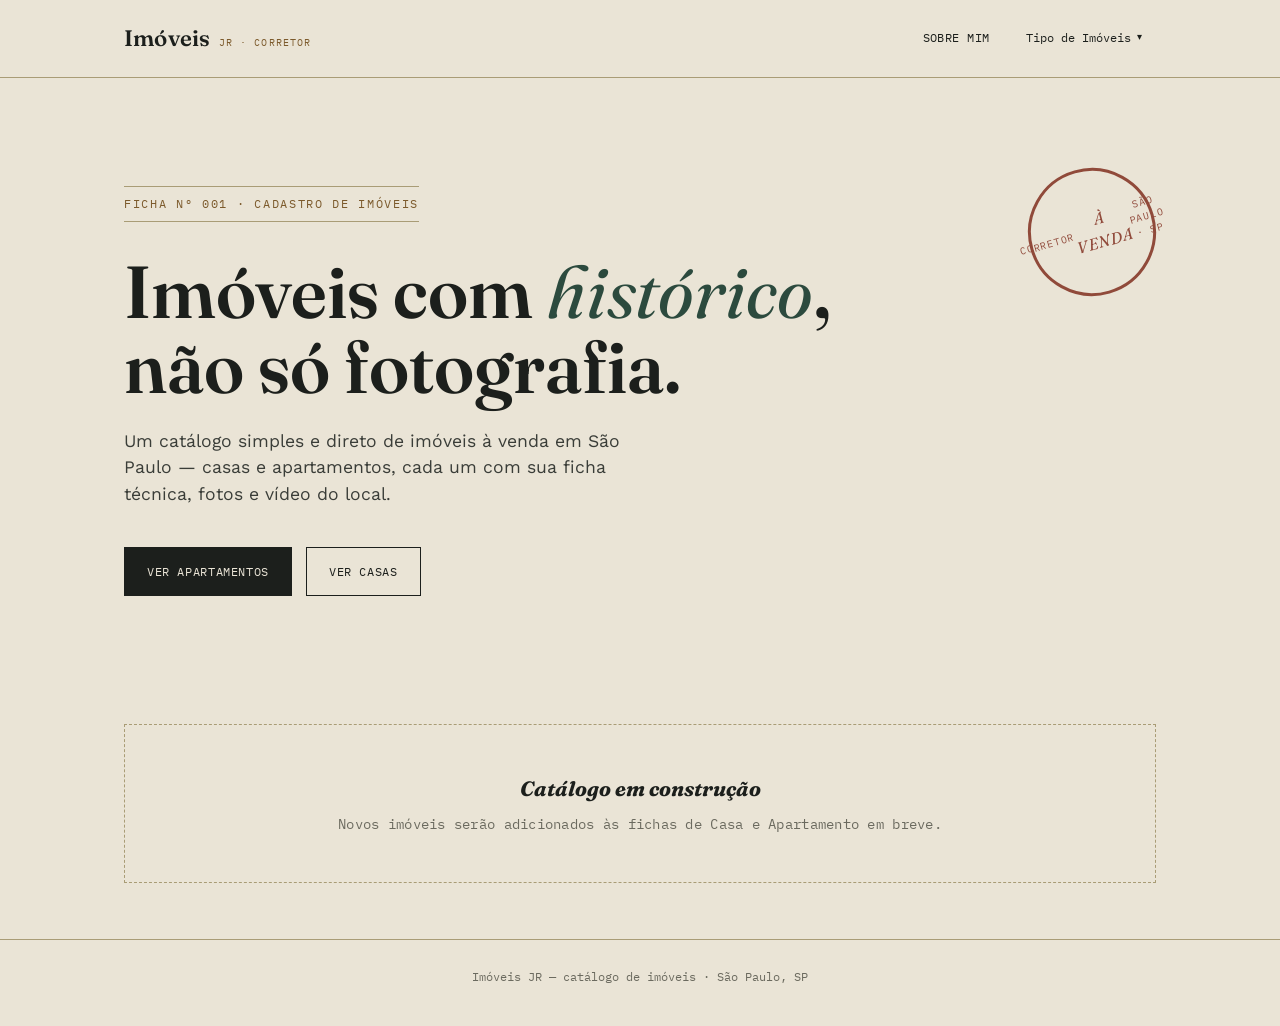
==== index.html @ 856fe4dd "Add files via upload" ====
<!DOCTYPE html>
<html lang="pt-BR">
<head>
<meta charset="UTF-8">
<meta name="viewport" content="width=device-width, initial-scale=1.0">
<title>Imóveis JR — Corretor de Imóveis</title>
<link rel="stylesheet" href="assets/css/style.css">
</head>
<body>

<header class="site-header">
  <nav class="nav-bar">
    <a href="index.html" class="brand">Imóveis <small>JR · Corretor</small></a>
    <button class="nav-toggle" aria-label="Abrir menu">MENU</button>
    <ul class="nav-links">
      <li><a href="sobre.html">Sobre MiM</a></li>
      <li class="has-dropdown">
        <button type="button">Tipo de Imóveis <span class="caret">▾</span></button>
        <div class="dropdown">
          <a href="imoveis/casa.html">Casa</a>
          <a href="imoveis/apartamento.html">Apartamento</a>
        </div>
      </li>
    </ul>
  </nav>
</header>

<main>
  <section class="hero">
    <div class="stamp">
      <span>Corretor</span>
      <span class="stamp-big">à venda</span>
      <span>São Paulo · SP</span>
    </div>

    <p class="hero-eyebrow">Ficha nº 001 · Cadastro de Imóveis</p>
    <h1>Imóveis com <em>histórico</em>,<br>não só fotografia.</h1>
    <p class="lede">
      Um catálogo simples e direto de imóveis à venda em São Paulo — casas e
      apartamentos, cada um com sua ficha técnica, fotos e vídeo do local.
    </p>
    <div class="hero-actions">
      <a class="btn btn-primary" href="imoveis/apartamento.html">Ver apartamentos</a>
      <a class="btn btn-outline" href="imoveis/casa.html">Ver casas</a>
    </div>
  </section>

  <section class="section">
    <div class="empty-state">
      <strong>Catálogo em construção</strong>
      Novos imóveis serão adicionados às fichas de Casa e Apartamento em breve.
    </div>
  </section>
</main>

<footer class="site-footer">
  Imóveis JR — catálogo de imóveis · São Paulo, SP
</footer>

<script src="assets/js/main.js"></script>
</body>
</html>
---- assets/css/style.css ----
/* ===================================================================
   IMÓVEIS JR — Design tokens
   Conceito: "ficha cartorial" — a estética de placas de "VENDE-SE",
   carimbos de imobiliária e fichas técnicas de cartório de imóveis.
   =================================================================== */

@import url('https://fonts.googleapis.com/css2?family=Fraunces:opsz,wght@9..144,400;9..144,500;9..144,600;9..144,700&family=Work+Sans:wght@400;500;600&family=IBM+Plex+Mono:wght@400;500&display=swap');

:root {
  --ink: #1c1f1c;
  --paper: #eae4d6;
  --paper-raised: #f4f0e6;
  --brass: #a1743a;
  --brass-dark: #7c5a2c;
  --patina: #2c4a3e;
  --line: #cabf9f;
  --line-strong: #a99c76;
  --red-stamp: #8c3324;

  --font-display: 'Fraunces', serif;
  --font-body: 'Work Sans', sans-serif;
  --font-mono: 'IBM Plex Mono', monospace;

  --radius: 2px;
}

* { box-sizing: border-box; }

html { scroll-behavior: smooth; }

body {
  margin: 0;
  background: var(--paper);
  color: var(--ink);
  font-family: var(--font-body);
  line-height: 1.5;
  -webkit-font-smoothing: antialiased;
}

a { color: inherit; text-decoration: none; }

img { max-width: 100%; display: block; }

.container {
  max-width: 1080px;
  margin: 0 auto;
  padding: 0 24px;
}

/* ---------- Header / Nav ---------- */

.site-header {
  position: sticky;
  top: 0;
  z-index: 50;
  background: var(--paper);
  border-bottom: 1px solid var(--line-strong);
}

.nav-bar {
  display: flex;
  align-items: center;
  justify-content: space-between;
  padding: 18px 24px;
  max-width: 1080px;
  margin: 0 auto;
}

.brand {
  font-family: var(--font-display);
  font-weight: 600;
  font-size: 1.4rem;
  letter-spacing: 0.01em;
  display: flex;
  align-items: baseline;
  gap: 8px;
}

.brand small {
  font-family: var(--font-mono);
  font-size: 0.6rem;
  font-weight: 400;
  letter-spacing: 0.12em;
  color: var(--brass-dark);
  text-transform: uppercase;
}

.nav-links {
  display: flex;
  align-items: center;
  gap: 8px;
  list-style: none;
  margin: 0;
  padding: 0;
  font-family: var(--font-mono);
  font-size: 0.78rem;
  letter-spacing: 0.04em;
  text-transform: uppercase;
}

.nav-links > li { position: relative; }

.nav-links > li > a,
.nav-links > li > button {
  display: inline-flex;
  align-items: center;
  gap: 6px;
  padding: 10px 14px;
  background: none;
  border: none;
  font: inherit;
  color: var(--ink);
  cursor: pointer;
  border-bottom: 2px solid transparent;
  transition: border-color 0.15s ease, color 0.15s ease;
}

.nav-links > li > a:hover,
.nav-links > li > button:hover,
.nav-links > li.open > button {
  color: var(--brass-dark);
  border-bottom-color: var(--brass);
}

.caret { font-size: 0.6rem; transition: transform 0.15s ease; }
.nav-links > li.open .caret { transform: rotate(180deg); }

.dropdown {
  position: absolute;
  top: 100%;
  left: 0;
  min-width: 190px;
  background: var(--paper-raised);
  border: 1px solid var(--line-strong);
  box-shadow: 3px 3px 0 var(--line-strong);
  padding: 6px;
  display: none;
  flex-direction: column;
}

.nav-links > li.open .dropdown { display: flex; }

.dropdown a {
  padding: 10px 12px;
  font-family: var(--font-mono);
  font-size: 0.74rem;
  letter-spacing: 0.03em;
  text-transform: uppercase;
  color: var(--ink);
  border-left: 2px solid transparent;
}

.dropdown a:hover {
  border-left-color: var(--brass);
  background: var(--paper);
  color: var(--brass-dark);
}

.nav-toggle {
  display: none;
  background: none;
  border: 1px solid var(--line-strong);
  padding: 8px 10px;
  font-family: var(--font-mono);
  cursor: pointer;
}

/* ---------- Hero (home) ---------- */

.hero {
  padding: 96px 24px 72px;
  max-width: 1080px;
  margin: 0 auto;
  position: relative;
}

.hero-eyebrow {
  font-family: var(--font-mono);
  font-size: 0.75rem;
  letter-spacing: 0.14em;
  text-transform: uppercase;
  color: var(--brass-dark);
  border-top: 1px solid var(--line-strong);
  border-bottom: 1px solid var(--line-strong);
  padding: 8px 0;
  display: inline-block;
  margin-bottom: 32px;
}

.hero h1 {
  font-family: var(--font-display);
  font-weight: 600;
  font-size: clamp(2.4rem, 6vw, 4.6rem);
  line-height: 1.02;
  margin: 0 0 24px;
  max-width: 16ch;
}

.hero h1 em {
  font-style: italic;
  font-weight: 400;
  color: var(--patina);
}

.hero p.lede {
  font-size: 1.1rem;
  max-width: 46ch;
  color: #3a3d38;
  margin-bottom: 40px;
}

.hero-actions { display: flex; gap: 14px; flex-wrap: wrap; }

.btn {
  font-family: var(--font-mono);
  font-size: 0.78rem;
  text-transform: uppercase;
  letter-spacing: 0.05em;
  padding: 14px 22px;
  border: 1px solid var(--ink);
  display: inline-block;
  transition: background 0.15s ease, color 0.15s ease;
}

.btn-primary { background: var(--ink); color: var(--paper); }
.btn-primary:hover { background: var(--patina); border-color: var(--patina); }

.btn-outline { background: transparent; color: var(--ink); }
.btn-outline:hover { background: var(--ink); color: var(--paper); }

/* Rotated "stamp" — signature element */
.stamp {
  position: absolute;
  right: 24px;
  top: 90px;
  width: 128px;
  height: 128px;
  border: 3px solid var(--red-stamp);
  border-radius: 50%;
  color: var(--red-stamp);
  transform: rotate(-16deg);
  display: flex;
  align-items: center;
  justify-content: center;
  text-align: center;
  font-family: var(--font-mono);
  font-size: 0.62rem;
  letter-spacing: 0.1em;
  text-transform: uppercase;
  opacity: 0.85;
  mix-blend-mode: multiply;
}

.stamp span { display: block; }
.stamp .stamp-big { font-family: var(--font-display); font-style: italic; font-size: 1rem; margin: 4px 0; }

@media (max-width: 720px) {
  .stamp { display: none; }
}

/* ---------- Generic page header (inner pages) ---------- */

.page-head {
  padding: 56px 24px 32px;
  max-width: 1080px;
  margin: 0 auto;
  border-bottom: 1px solid var(--line-strong);
}

.page-head .kicker {
  font-family: var(--font-mono);
  font-size: 0.72rem;
  letter-spacing: 0.12em;
  text-transform: uppercase;
  color: var(--brass-dark);
  margin-bottom: 10px;
}

.page-head h1 {
  font-family: var(--font-display);
  font-weight: 600;
  font-size: clamp(2rem, 4.4vw, 3rem);
  margin: 0;
}

.breadcrumb {
  font-family: var(--font-mono);
  font-size: 0.72rem;
  letter-spacing: 0.04em;
  text-transform: uppercase;
  color: #6b6a5f;
  margin-bottom: 18px;
}

.breadcrumb a:hover { color: var(--brass-dark); }

/* ---------- Section wrapper ---------- */

.section { padding: 56px 24px; max-width: 1080px; margin: 0 auto; }

.empty-state {
  border: 1px dashed var(--line-strong);
  padding: 48px 32px;
  text-align: center;
  font-family: var(--font-mono);
  font-size: 0.85rem;
  color: #6b6a5f;
  letter-spacing: 0.02em;
}

.empty-state strong {
  display: block;
  font-family: var(--font-display);
  font-style: italic;
  font-size: 1.3rem;
  color: var(--ink);
  margin-bottom: 10px;
  letter-spacing: normal;
}

/* ---------- Property card ---------- */

.property-grid {
  display: grid;
  grid-template-columns: repeat(auto-fill, minmax(280px, 1fr));
  gap: 24px;
}

.property-card {
  background: var(--paper-raised);
  border: 1px solid var(--line-strong);
  display: flex;
  flex-direction: column;
  transition: box-shadow 0.15s ease, transform 0.15s ease;
}

.property-card:hover {
  box-shadow: 4px 4px 0 var(--brass);
  transform: translate(-2px, -2px);
}

.property-card .thumb {
  aspect-ratio: 4 / 3;
  overflow: hidden;
  border-bottom: 1px solid var(--line-strong);
}

.property-card .thumb img { width: 100%; height: 100%; object-fit: cover; }

.property-card .body { padding: 18px 18px 22px; flex: 1; display: flex; flex-direction: column; }

.property-card .tag {
  font-family: var(--font-mono);
  font-size: 0.65rem;
  letter-spacing: 0.1em;
  text-transform: uppercase;
  color: var(--patina);
  margin-bottom: 8px;
}

.property-card h3 {
  font-family: var(--font-display);
  font-size: 1.25rem;
  margin: 0 0 6px;
  line-height: 1.2;
}

.property-card .loc {
  font-size: 0.88rem;
  color: #5b594f;
  margin-bottom: 14px;
}

.property-card .code {
  margin-top: auto;
  font-family: var(--font-mono);
  font-size: 0.68rem;
  color: #8a8874;
  letter-spacing: 0.04em;
  border-top: 1px solid var(--line);
  padding-top: 10px;
}

/* ---------- Property detail ---------- */

.detail-grid {
  display: grid;
  grid-template-columns: 1.5fr 1fr;
  gap: 40px;
  align-items: start;
}

@media (max-width: 860px) {
  .detail-grid { grid-template-columns: 1fr; }
}

.media-main {
  border: 1px solid var(--line-strong);
  background: #000;
  margin-bottom: 12px;
}

.media-main video, .media-main img { width: 100%; display: block; }

.thumb-strip {
  display: grid;
  grid-template-columns: repeat(6, 1fr);
  gap: 8px;
}

.thumb-strip button {
  padding: 0;
  border: 1px solid var(--line-strong);
  background: none;
  cursor: pointer;
  aspect-ratio: 1;
  overflow: hidden;
}

.thumb-strip button.video-thumb {
  display: flex;
  align-items: center;
  justify-content: center;
  background: var(--ink);
  color: var(--paper);
  font-family: var(--font-mono);
  font-size: 0.6rem;
  text-align: center;
  letter-spacing: 0.05em;
}

.thumb-strip img { width: 100%; height: 100%; object-fit: cover; }

.thumb-strip button.active { outline: 2px solid var(--brass); outline-offset: -2px; }

/* Ficha técnica (spec sheet) */

.ficha {
  border: 1px solid var(--line-strong);
  background: var(--paper-raised);
  padding: 24px;
}

.ficha .ficha-title {
  font-family: var(--font-mono);
  font-size: 0.7rem;
  letter-spacing: 0.12em;
  text-transform: uppercase;
  color: var(--brass-dark);
  border-bottom: 1px solid var(--line-strong);
  padding-bottom: 12px;
  margin-bottom: 16px;
}

.ficha h2 {
  font-family: var(--font-display);
  font-size: 1.7rem;
  margin: 0 0 4px;
}

.ficha .price {
  font-family: var(--font-mono);
  font-size: 1.3rem;
  color: var(--patina);
  margin: 10px 0 18px;
}

.ficha dl {
  display: grid;
  grid-template-columns: 1fr 1fr;
  gap: 12px 16px;
  margin: 0 0 20px;
  font-family: var(--font-mono);
  font-size: 0.82rem;
}

.ficha dt { color: #8a8874; letter-spacing: 0.04em; text-transform: uppercase; font-size: 0.65rem; margin-bottom: 2px; }
.ficha dd { margin: 0; font-family: var(--font-body); font-size: 0.95rem; }

.ficha .desc { font-size: 0.92rem; color: #3a3d38; margin-bottom: 20px; }

.ficha .source {
  font-family: var(--font-mono);
  font-size: 0.68rem;
  color: #8a8874;
  border-top: 1px solid var(--line);
  padding-top: 12px;
}

.ficha .source a { border-bottom: 1px solid var(--line-strong); }
.ficha .source a:hover { color: var(--brass-dark); border-color: var(--brass-dark); }

/* ---------- Lightbox ---------- */

.lightbox {
  position: fixed;
  inset: 0;
  background: rgba(10, 10, 8, 0.92);
  display: none;
  align-items: center;
  justify-content: center;
  z-index: 100;
  padding: 32px;
}

.lightbox.open { display: flex; }

.lightbox img { max-width: 90vw; max-height: 86vh; }

.lightbox-close {
  position: absolute;
  top: 24px;
  right: 32px;
  background: none;
  border: 1px solid var(--paper);
  color: var(--paper);
  font-family: var(--font-mono);
  padding: 8px 14px;
  cursor: pointer;
}

/* ---------- Footer ---------- */

.site-footer {
  border-top: 1px solid var(--line-strong);
  padding: 28px 24px 40px;
  font-family: var(--font-mono);
  font-size: 0.72rem;
  color: #6b6a5f;
  text-align: center;
}

/* ---------- Responsive nav ---------- */

@media (max-width: 720px) {
  .nav-toggle { display: block; }
  .nav-links {
    position: absolute;
    top: 100%;
    left: 0;
    right: 0;
    background: var(--paper);
    border-bottom: 1px solid var(--line-strong);
    flex-direction: column;
    align-items: stretch;
    display: none;
    padding: 8px 24px 16px;
  }
  .nav-links.open { display: flex; }
  .dropdown { position: static; box-shadow: none; border: none; border-left: 2px solid var(--line-strong); margin: 4px 0 4px 14px; }
  .nav-links > li.open .dropdown { display: flex; }
}
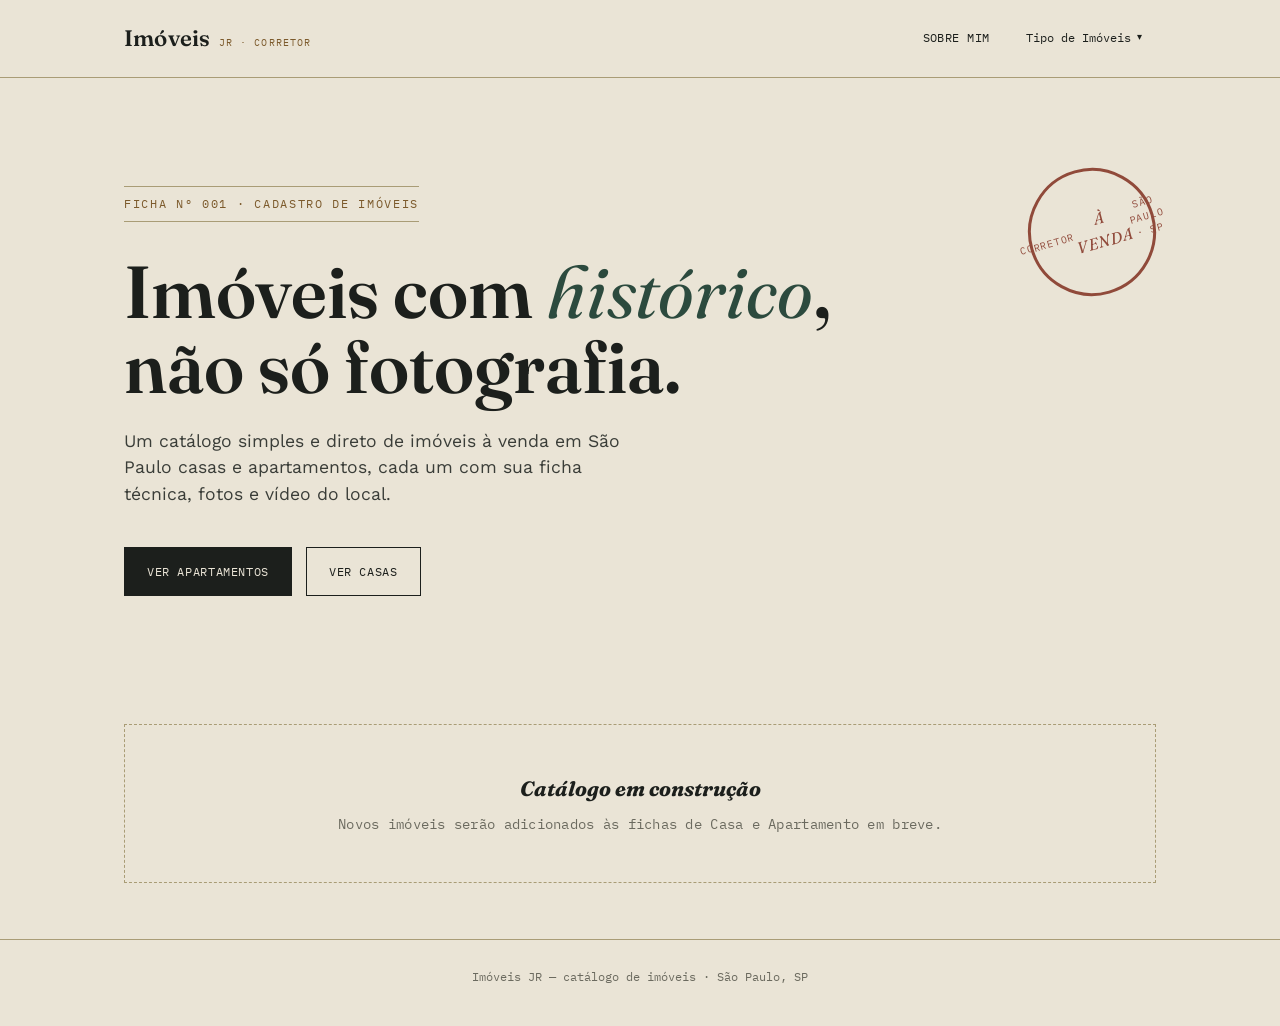
==== commit 7db42dd2: "Update index.html" ====
--- a/index.html
+++ b/index.html
@@ -36,7 +36,7 @@
     <p class="hero-eyebrow">Ficha nº 001 · Cadastro de Imóveis</p>
     <h1>Imóveis com <em>histórico</em>,<br>não só fotografia.</h1>
     <p class="lede">
-      Um catálogo simples e direto de imóveis à venda em São Paulo — casas e
+      Um catálogo simples e direto de imóveis à venda em São Paulo casas e
       apartamentos, cada um com sua ficha técnica, fotos e vídeo do local.
     </p>
     <div class="hero-actions">
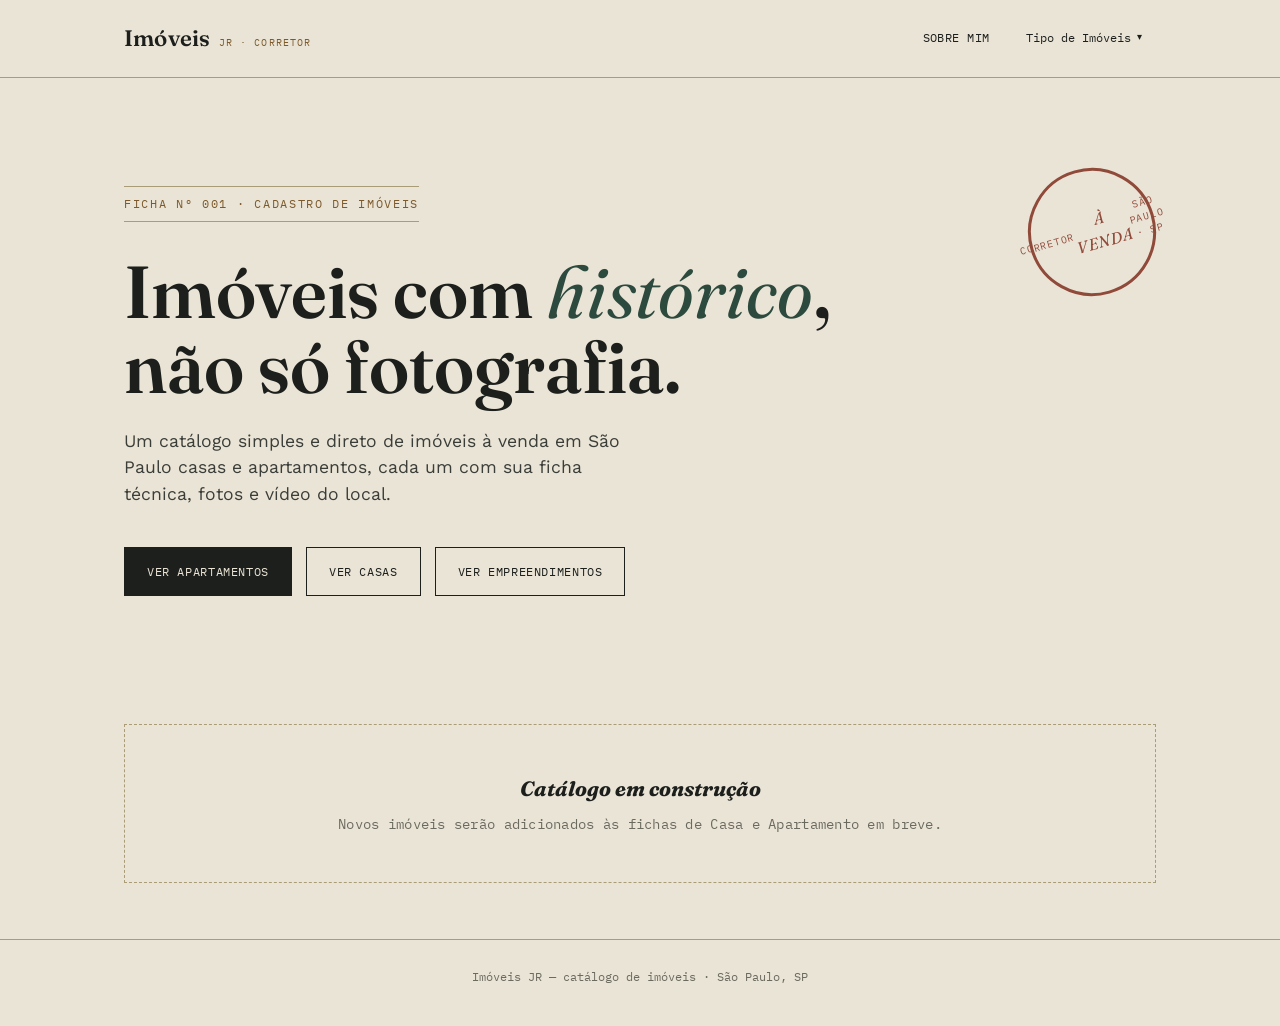
==== commit 278ce043: "Adiciona botão 'Ver empreendimentos' na home" ====
--- a/index.html
+++ b/index.html
@@ -19,6 +19,7 @@
         <div class="dropdown">
           <a href="imoveis/casa.html">Casa</a>
           <a href="imoveis/apartamento.html">Apartamento</a>
+          <a href="imoveis/empreendimento.html">Empreendimento</a>
         </div>
       </li>
     </ul>
@@ -42,6 +43,7 @@
     <div class="hero-actions">
       <a class="btn btn-primary" href="imoveis/apartamento.html">Ver apartamentos</a>
       <a class="btn btn-outline" href="imoveis/casa.html">Ver casas</a>
+      <a class="btn btn-outline" href="imoveis/empreendimento.html">Ver empreendimentos</a>
     </div>
   </section>
 
